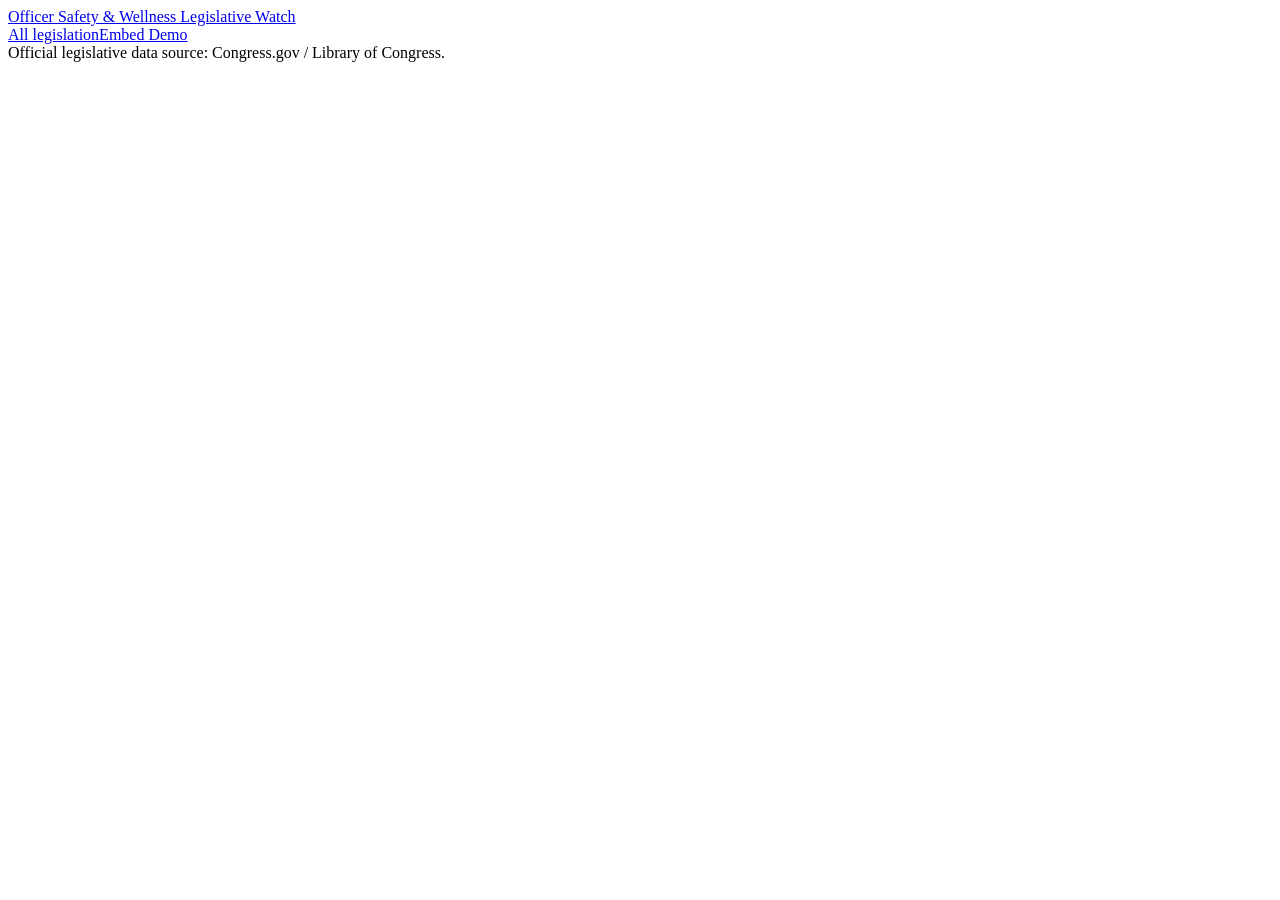
==== bill.html @ 404b9ef0 "Initial Officer Safety & Wellness Legislative Watch prototype" ====
<!doctype html>
<html lang="en">
<head>
<meta charset="utf-8"><meta name="viewport" content="width=device-width,initial-scale=1">
<title>Legislation | Officer Safety & Wellness Legislative Watch</title>
<link rel="stylesheet" href="/assets/site.css">
</head>
<body>
<header class="site-header"><div class="wrap topbar"><a class="brand" href="/">Officer Safety & Wellness Legislative Watch</a><nav class="nav"><a href="/">All legislation</a><a href="/embed-demo.html">Embed Demo</a></nav></div></header>
<main class="section"><div class="wrap bill-detail" id="bill"></div></main>
<footer><div class="wrap">Official legislative data source: Congress.gov / Library of Congress.</div></footer>
<script src="/assets/data.js"></script>
<script>
const params=new URLSearchParams(location.search);
const b=window.OSW_BILLS[params.get('bill')] || window.OSW_BILLS['119-s-419'];
document.title=`${b.number} — ${b.title}`;
const target=document.getElementById('bill');
target.innerHTML=`
<div class="eyebrow">${b.category}</div>
<h1>${b.number}: ${b.title}</h1>
<p class="lede" style="color:var(--muted)">${b.summary}</p>
<div class="meta"><span><strong>Status:</strong> ${b.status}</span><span><strong>Congress:</strong> 119th</span></div>
<div class="notice"><strong>Official legislative data.</strong> This project is designed to retrieve current bill information through the Congress.gov API. Editorial explanations are presented separately from the government's official record.</div>
<div class="prose">
<h2>Why people are watching this</h2><p>${b.why}</p>
${b.sections.map(s=>`<h2>${s[0]}</h2><p>${s[1]}</p>`).join('')}
<h2>Read the official record</h2>
<p><a class="button" href="${b.congressUrl}" target="_blank" rel="noopener">Open ${b.number} on Congress.gov</a></p>
<h2>Make your voice heard</h2>
<p>Review the official text and current status, then contact your own elected representatives to express your view. This service does not choose a position for the visitor.</p>
</div>`;
</script>
</body>
</html>
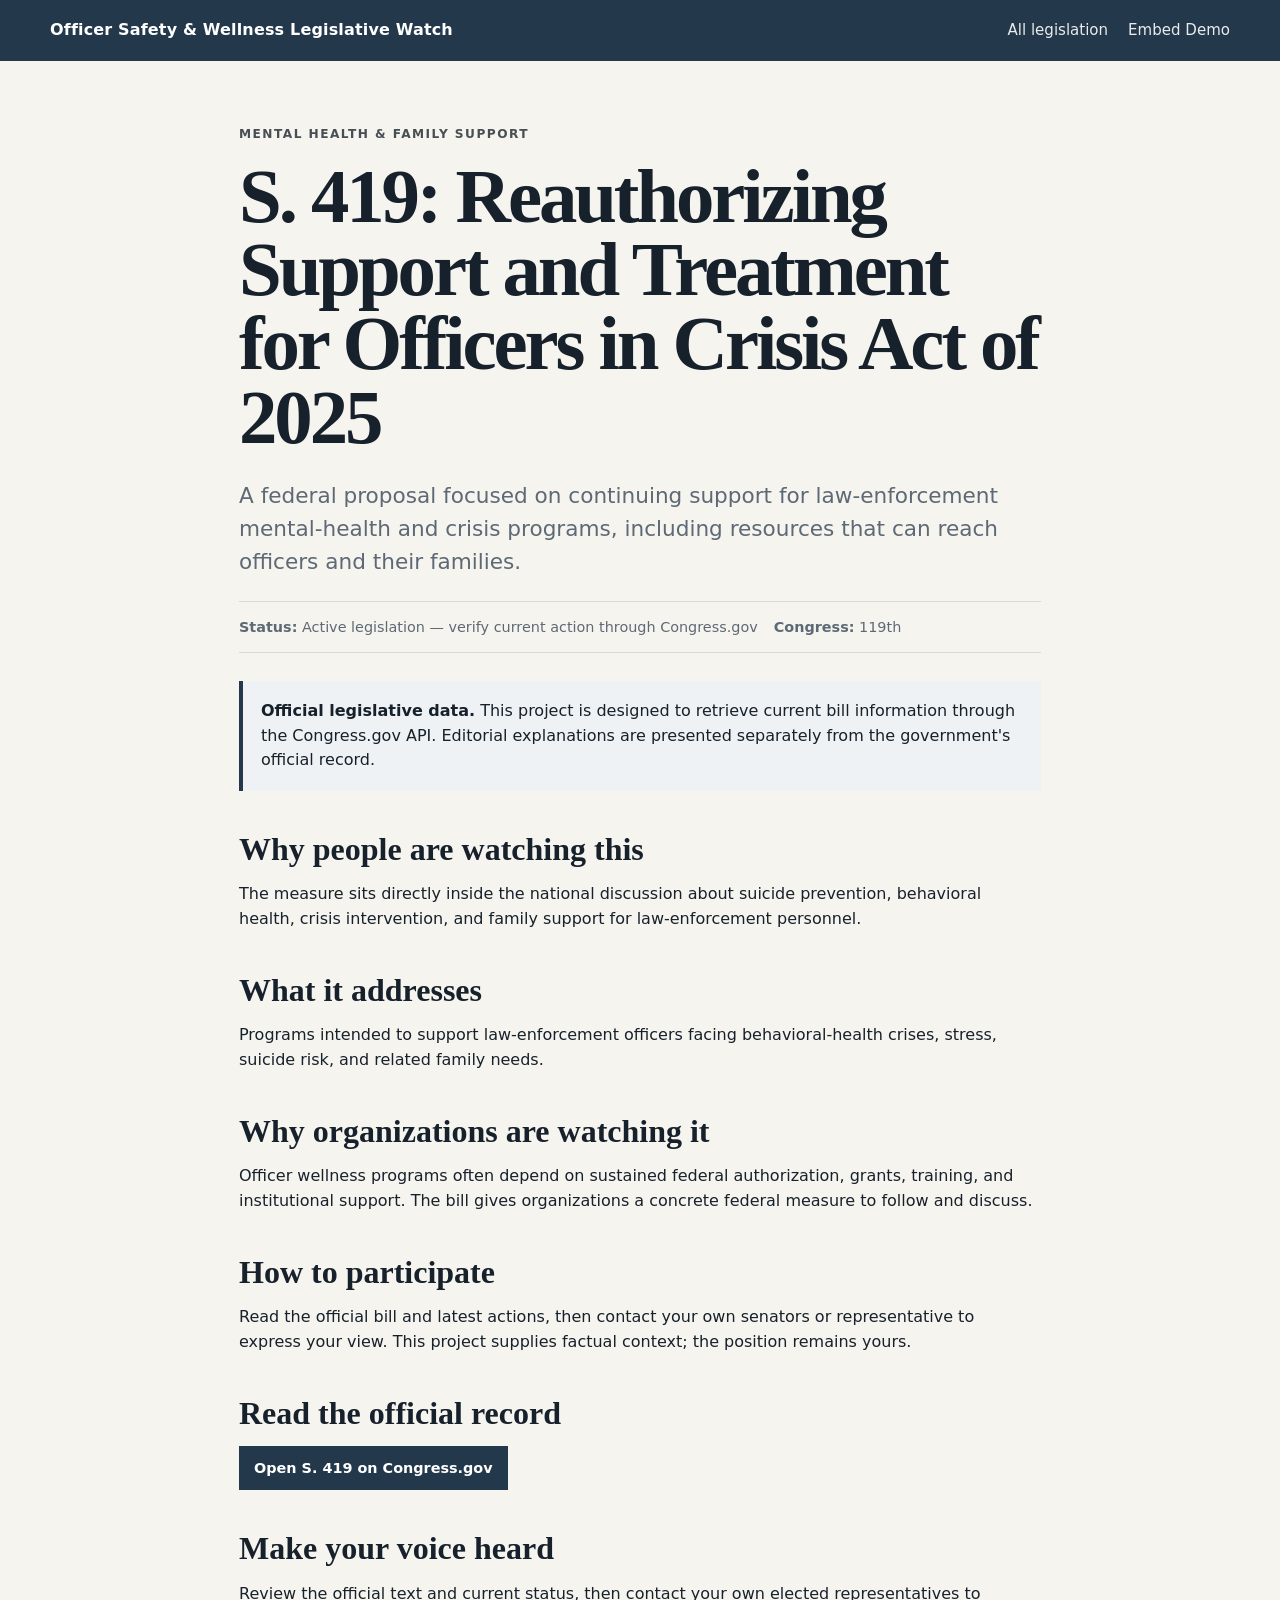
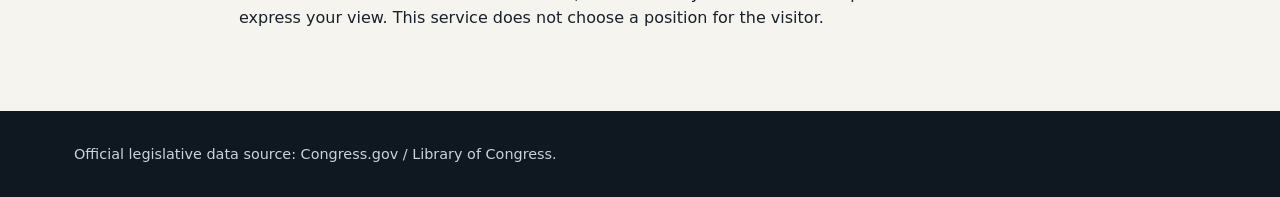
==== commit 7b8e8f07: "Add live bill script and update HTML structure" ====
--- a/bill.html
+++ b/bill.html
@@ -10,6 +10,7 @@
 <main class="section"><div class="wrap bill-detail" id="bill"></div></main>
 <footer><div class="wrap">Official legislative data source: Congress.gov / Library of Congress.</div></footer>
 <script src="/assets/data.js"></script>
+<script src="/assets/live-bill.js"></script>
 <script>
 const params=new URLSearchParams(location.search);
 const b=window.OSW_BILLS[params.get('bill')] || window.OSW_BILLS['119-s-419'];
@@ -17,18 +18,35 @@
 const target=document.getElementById('bill');
 target.innerHTML=`
 <div class="eyebrow">${b.category}</div>
-<h1>${b.number}: ${b.title}</h1>
+<h1 data-field="title">${b.number}: ${b.title}</h1>
 <p class="lede" style="color:var(--muted)">${b.summary}</p>
 <div class="meta"><span><strong>Status:</strong> ${b.status}</span><span><strong>Congress:</strong> 119th</span></div>
+<div class="official-data-slot" data-official-for="${b.id}"></div>
 <div class="notice"><strong>Official legislative data.</strong> This project is designed to retrieve current bill information through the Congress.gov API. Editorial explanations are presented separately from the government's official record.</div>
 <div class="prose">
 <h2>Why people are watching this</h2><p>${b.why}</p>
 ${b.sections.map(s=>`<h2>${s[0]}</h2><p>${s[1]}</p>`).join('')}
 <h2>Read the official record</h2>
-<p><a class="button" href="${b.congressUrl}" target="_blank" rel="noopener">Open ${b.number} on Congress.gov</a></p>
+<p><a class="button" href="${b.congressUrl}" target="_blank" rel="noopener" data-field="congressUrl">Open ${b.number} on Congress.gov</a></p>
 <h2>Make your voice heard</h2>
 <p>Review the official text and current status, then contact your own elected representatives to express your view. This service does not choose a position for the visitor.</p>
 </div>`;
+
+if (window.OSW_LIVE) {
+  window.OSW_LIVE.fetchLiveBill(b.id).then(official=>{
+    if (!official) return;
+    const slot=target.querySelector(`[data-official-for="${b.id}"]`);
+    if (slot) slot.innerHTML = window.OSW_LIVE.officialBadgeHTML(official);
+    if (official.title) {
+      target.querySelector('[data-field="title"]').textContent = `${official.number || b.number}: ${official.title}`;
+      document.title = `${official.number || b.number} — ${official.title}`;
+    }
+    if (official.congressUrl) {
+      const link = target.querySelector('[data-field="congressUrl"]');
+      if (link) link.href = official.congressUrl;
+    }
+  });
+}
 </script>
 </body>
 </html>
--- a/assets/site.css
+++ b/assets/site.css
@@ -0,0 +1,53 @@
+:root{
+  --ink:#17212b;
+  --muted:#5d6975;
+  --paper:#f6f4ef;
+  --white:#fff;
+  --line:#d7d9dc;
+  --accent:#b44b32;
+  --navy:#24384b;
+  --max:1180px;
+}
+*{box-sizing:border-box}
+html{scroll-behavior:smooth}
+body{margin:0;font-family:Inter,ui-sans-serif,system-ui,-apple-system,BlinkMacSystemFont,"Segoe UI",sans-serif;color:var(--ink);background:var(--paper);line-height:1.55}
+a{color:inherit}
+.wrap{max-width:var(--max);margin:auto;padding:0 24px}
+.site-header{background:var(--navy);color:white}
+.topbar{display:flex;justify-content:space-between;align-items:center;gap:24px;padding:18px 0}
+.brand{font-weight:800;letter-spacing:.01em;text-decoration:none}
+.nav{display:flex;gap:20px;font-size:.94rem}
+.nav a{text-decoration:none;opacity:.9}
+.hero{padding:74px 0 58px;background:linear-gradient(180deg,var(--navy),#304b64);color:white}
+.eyebrow{text-transform:uppercase;letter-spacing:.12em;font-weight:800;font-size:.76rem;opacity:.78}
+h1{font-family:Georgia,"Times New Roman",serif;font-size:clamp(2.5rem,6vw,5.8rem);line-height:.96;letter-spacing:-.04em;margin:16px 0 24px;max-width:980px}
+.lede{font-size:clamp(1.08rem,2vw,1.35rem);max-width:780px;color:#e6ebef}
+.source-strip{margin-top:36px;padding:15px 18px;border:1px solid rgba(255,255,255,.25);display:inline-flex;gap:10px;align-items:center;font-size:.94rem}
+.dot{width:9px;height:9px;background:#9ac27a;border-radius:99px}
+.section{padding:64px 0}
+.section h2{font-family:Georgia,"Times New Roman",serif;font-size:clamp(2rem,4vw,3.4rem);line-height:1.04;margin:0 0 12px}
+.section-intro{max-width:760px;color:var(--muted);font-size:1.08rem}
+.bill-grid{display:grid;grid-template-columns:repeat(3,1fr);gap:20px;margin-top:34px}
+.bill-card{background:var(--white);border:1px solid var(--line);padding:26px;display:flex;flex-direction:column;min-height:440px}
+.bill-kicker{font-size:.78rem;text-transform:uppercase;letter-spacing:.09em;font-weight:800;color:var(--accent)}
+.bill-number{font-size:1.9rem;font-weight:900;margin:14px 0 8px}
+.bill-card h3{font-family:Georgia,"Times New Roman",serif;font-size:1.55rem;line-height:1.12;margin:0 0 14px}
+.bill-card p{color:var(--muted)}
+.status{margin-top:auto;padding-top:20px;border-top:1px solid var(--line)}
+.status strong{display:block;color:var(--ink)}
+.actions{display:flex;gap:10px;flex-wrap:wrap;margin-top:18px}
+.button{display:inline-block;background:var(--navy);color:white;text-decoration:none;padding:11px 15px;font-weight:800;font-size:.9rem}
+.button.secondary{background:transparent;color:var(--navy);border:1px solid var(--navy)}
+.value-grid{display:grid;grid-template-columns:repeat(3,1fr);gap:26px;margin-top:34px}
+.value-grid h3{margin-bottom:6px}
+.value-grid p{color:var(--muted)}
+.dark{background:#152433;color:white}
+.dark .section-intro{color:#cbd5dd}
+.codebox{background:#0f1821;color:#eaf0f4;padding:22px;overflow:auto;font-family:ui-monospace,SFMono-Regular,Menlo,monospace;font-size:.88rem}
+footer{padding:32px 0;background:#0f1821;color:#c9d3da;font-size:.9rem}
+.bill-detail{max-width:850px}
+.bill-detail h1{color:var(--ink);font-size:clamp(2.5rem,6vw,5rem)}
+.meta{display:flex;gap:16px;flex-wrap:wrap;color:var(--muted);font-size:.9rem;border-top:1px solid var(--line);border-bottom:1px solid var(--line);padding:14px 0}
+.prose h2{font-family:Georgia,"Times New Roman",serif;font-size:2rem;margin-top:42px}
+.notice{padding:18px;background:#eef2f4;border-left:4px solid var(--navy);margin:28px 0}
+@media(max-width:850px){.bill-grid,.value-grid{grid-template-columns:1fr}.nav{display:none}.hero{padding-top:52px}.bill-card{min-height:0}}
